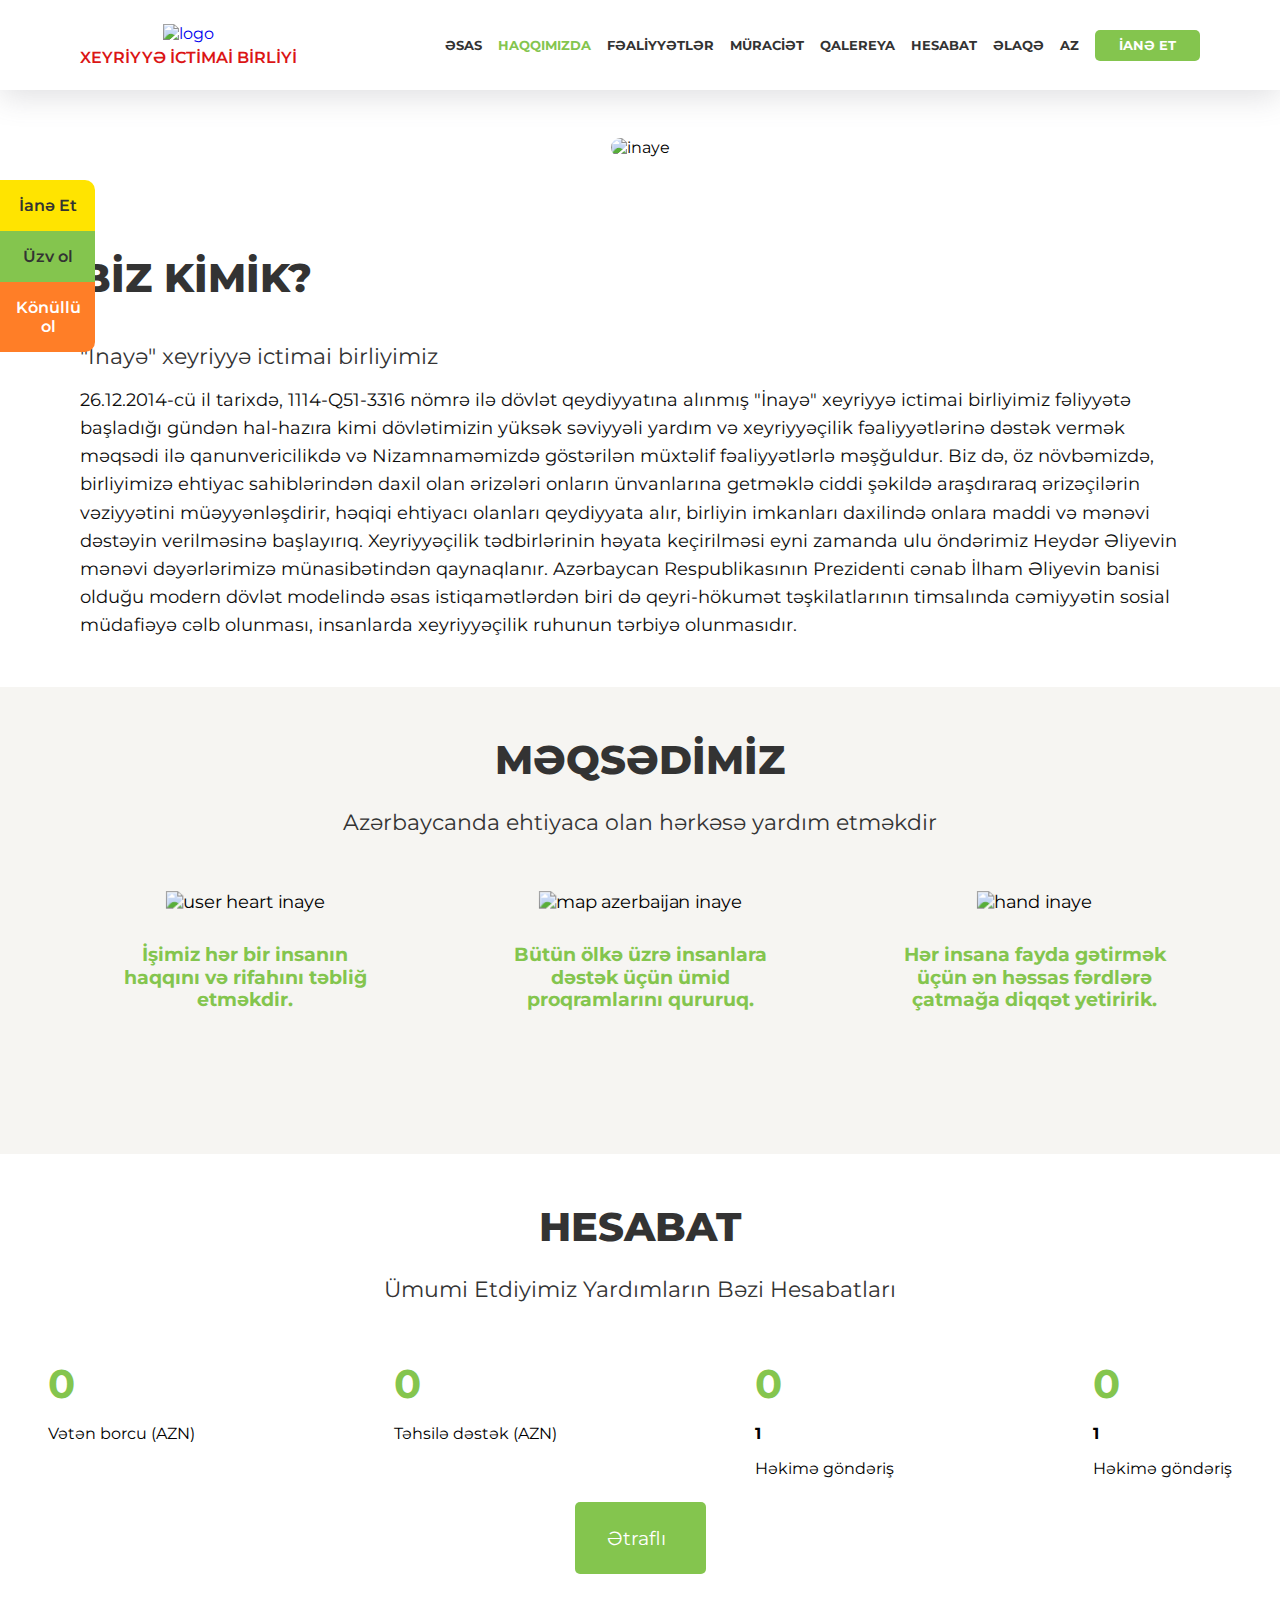
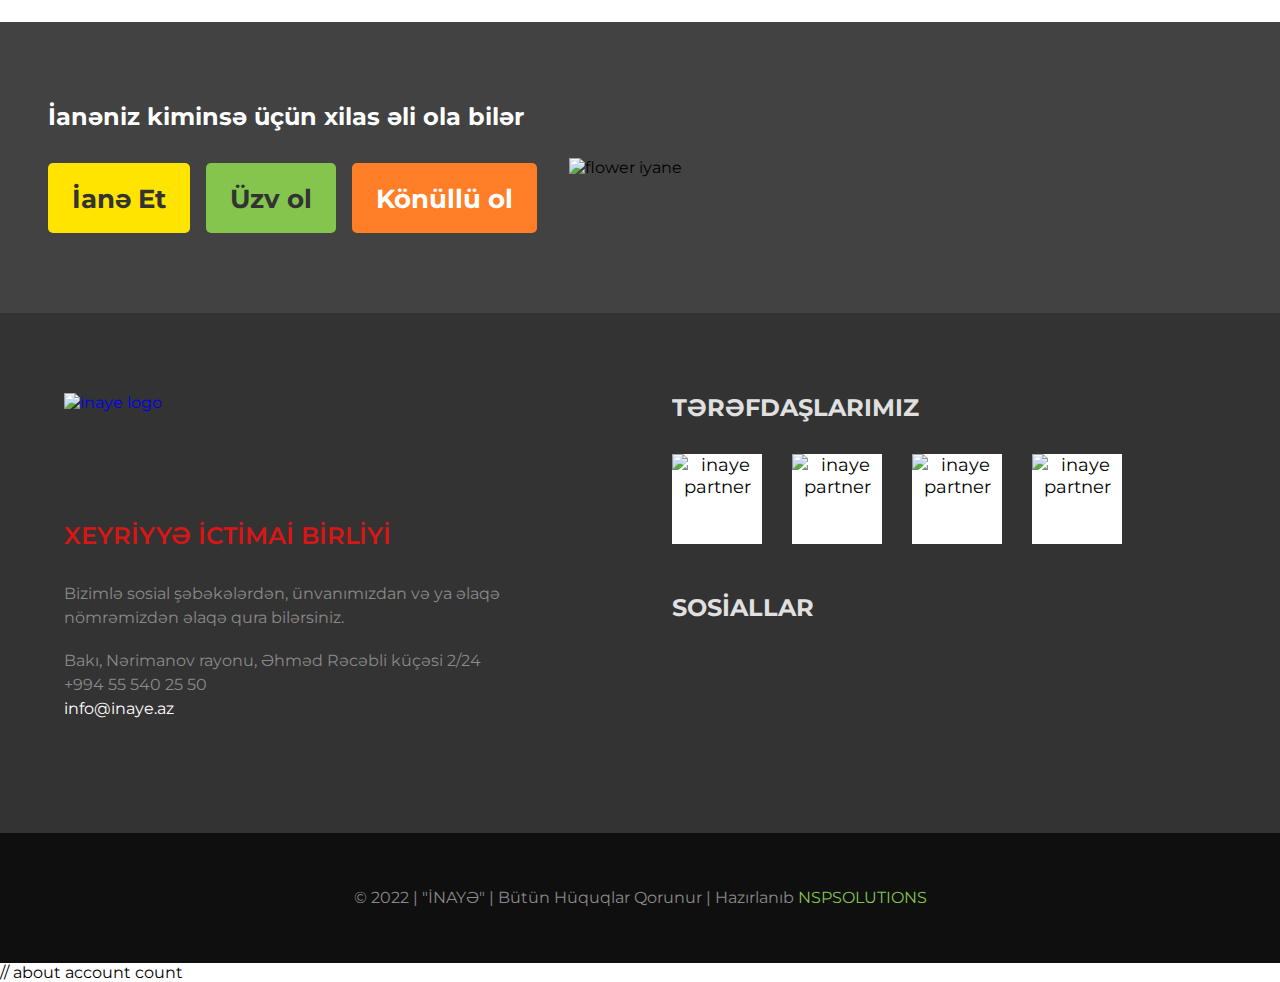
==== pages/about.html @ d9616c4d "photos page added" ====
<!DOCTYPE html>
<html lang="az">
  <head>
    <meta charset="UTF-8" />
    <meta http-equiv="X-UA-Compatible" content="IE=edge" />
    <meta name="viewport" content="width=device-width, initial-scale=1.0" />
    <link rel="stylesheet" href="../css/style.css" />
    <link
      rel="shortcut icon"
      href="https://inaye.az/images/inaye_logo.svg"
      type="image/x-icon"
    />
    <!-- google fonts  -->
    <link rel="preconnect" href="https://fonts.googleapis.com" />
    <link rel="preconnect" href="https://fonts.gstatic.com" crossorigin />
    <link
      href="https://fonts.googleapis.com/css2?family=Montserrat:wght@400;500;600;700;800&display=swap"
      rel="stylesheet"
    />
    <!-- swiper  -->
    <link
      rel="stylesheet"
      href="https://cdn.jsdelivr.net/npm/swiper@8/swiper-bundle.min.css"
    />
    <script src="https://cdn.jsdelivr.net/npm/swiper@8/swiper-bundle.min.js"></script>
    <title>"İnayə" | Haqqımızda</title>
  </head>
  <body>
    <header>
      <!-- haeder hamburger -->
      <button class="header__hamburger">
        <ion-icon name="menu"></ion-icon>
      </button>
      <!-- header logo -->
      <a href="../index.html" class="header__logo">
        <img src="https://inaye.az/images/inaye_logo.svg" alt="logo" />
        <span>Xeyriyyə ictimai birliyi</span>
      </a>
      <!-- header menu  -->
      <ul class="header__menu">
        <li>
          <a href="../index.html">Əsas</a>
        </li>
        <li class="active">
          <a href="../pages/about.html">Haqqımızda</a>
        </li>
        <li class="dropdown">
          <a href="#" class="dropbtn"
            >Fəaliyyətlər <ion-icon name="chevron-down"></ion-icon
          ></a>
          <div class="dropdown-content">
            <a href="../pages/activities.html">Fəaliyyətlərimiz</a>
            <a href="../pages/activities.html">Aksiyalar</a>
            <a href="../pages/activities.html">Layihələr</a>
          </div>
        </li>
        <li class="dropdown">
          <a href="#" class="dropbtn"
            >Müraciət <ion-icon name="chevron-down"></ion-icon
          ></a>
          <div class="dropdown-content">
            <a href="./subscribe.html">Üzv Ol</a>
            <a href="../pages/subscribe.html">Könüllü Ol</a>
            <a href="../pages/volunteer.html">Ehtiyacım Var</a>
          </div>
        </li>
        <li class="dropdown">
          <a href="#" class="dropbtn"
            >Qalereya <ion-icon name="chevron-down"></ion-icon
          ></a>
          <div class="dropdown-content">
            <a href="../pages/photos.html">Fotolar</a>
            <a href="../pages/videos.html">Videolar</a>
          </div>
        </li>
        <li>
          <a href="../pages/calculations.html">Hesabat</a>
        </li>
        <li>
          <a href="../pages/contact.html">Əlaqə</a>
        </li>
        <li class="dropdown">
          <a href="#" class="dropbtn"
            >AZ <ion-icon name="chevron-down"></ion-icon
          ></a>
          <div class="dropdown-content dropdown-lang">
            <a href="#">AZ</a>
            <a href="#">RU</a>
            <a href="#">EN</a>
          </div>
        </li>
        <li class="header__donate">
          <a
            href="https://hesab.az/unregistered/#/direct-pay/charity/inaye/parameters"
            >İanə et</a
          >
        </li>
      </ul>
    </header>

    <!-- mobile nav menu -->
    <section class="mobilenav">
      <ul class="mobilenav-menu">
        <li>
          <a href="../index.html">Əsas</a>
        </li>
        <li>
          <a href="../pages/contact.html">Haqqımızda</a>
        </li>
        <li>
          <a href="#" class="accordion"
            >Fəaliyyətlər <ion-icon name="chevron-down"></ion-icon
          ></a>
          <div class="accordion-content">
            <a href="../pages/activities.html">Fəaliyyətlərimiz</a>
            <a href="../pages/activities.html">Aksiyalar</a>
            <a href="../pages/activities.html">Layihələr</a>
          </div>
        </li>
        <li>
          <a href="#" class="accordion"
            >Müraciət <ion-icon name="chevron-down"></ion-icon
          ></a>
          <div class="accordion-content">
            <a href="./subscribe.html">Üzv Ol</a>
            <a href="../pages/subscribe.html">Könüllü Ol</a>
            <a href="../pages/volunteer.html">Ehtiyacım Var</a>
          </div>
        </li>
        <li>
          <a href="#" class="accordion"
            >Qalereya <ion-icon name="chevron-down"></ion-icon
          ></a>
          <div class="accordion-content">
            <a href="../pages/photos.html">Fotolar</a>
            <a href="../pages/videos.html">Videolar</a>
          </div>
        </li>
        <li>
          <a href="../pages/calculations.html">Hesabat</a>
        </li>
        <li>
          <a href="../pages/contact.html">Əlaqə</a>
        </li>
        <li>
          <a href="#" class="accordion"
            >AZ <ion-icon name="chevron-down"></ion-icon
          ></a>
          <div class="accordion-content">
            <a href="#">AZ</a>
            <a href="#">RU</a>
            <a href="#">EN</a>
          </div>
        </li>
        <li class="header__donate">
          <a
            href="https://hesab.az/unregistered/#/direct-pay/charity/inaye/parameters"
            >İanə et</a
          >
        </li>
      </ul>
      <button class="mobilenavclose">
        <ion-icon name="close"></ion-icon>
      </button>
    </section>

    <div class="stickybar">
      <a
        href="https://hesab.az/unregistered/#/direct-pay/charity/inaye/parameters"
        class="donate"
      >
        <ion-icon name="star"></ion-icon>
        İanə Et
      </a>
      <a href="../pages/subscribe.html" class="register">
        <ion-icon name="person"></ion-icon>
        Üzv ol
      </a>
      <a href="../pages/volunteer.html" class="voluntary">
        <ion-icon name="person-add"></ion-icon>
        Könüllü ol
      </a>
    </div>

    <section class="about__hero">
      <img src="https://inaye.az/uploads/607834c30aa74.jpg" alt="inaye" />
    </section>

    <section class="about__infotext">
      <h2>BİZ KİMİK?</h2>
      <h4>"İnayə" xeyriyyə ictimai birliyimiz</h4>
      <p>
        26.12.2014-cü il tarixdə, 1114-Q51-3316 nömrə ilə dövlət qeydiyyatına
        alınmış "İnayə" xeyriyyə ictimai birliyimiz fəliyyətə başladığı gündən
        hal-hazıra kimi dövlətimizin yüksək səviyyəli yardım və xeyriyyəçilik
        fəaliyyətlərinə dəstək vermək məqsədi ilə qanunvericilikdə və
        Nizamnaməmizdə göstərilən müxtəlif fəaliyyətlərlə məşğuldur. Biz də, öz
        növbəmizdə, birliyimizə ehtiyac sahiblərindən daxil olan ərizələri
        onların ünvanlarına getməklə ciddi şəkildə araşdıraraq ərizəçilərin
        vəziyyətini müəyyənləşdirir, həqiqi ehtiyacı olanları qeydiyyata alır,
        birliyin imkanları daxilində onlara maddi və mənəvi dəstəyin verilməsinə
        başlayırıq. Xeyriyyəçilik tədbirlərinin həyata keçirilməsi eyni zamanda
        ulu öndərimiz Heydər Əliyevin mənəvi dəyərlərimizə münasibətindən
        qaynaqlanır. Azərbaycan Respublikasının Prezidenti cənab İlham Əliyevin
        banisi olduğu modern dövlət modelində əsas istiqamətlərdən biri də
        qeyri-hökumət təşkilatlarının timsalında cəmiyyətin sosial müdafiəyə
        cəlb olunması, insanlarda xeyriyyəçilik ruhunun tərbiyə olunmasıdır.
      </p>
    </section>

    <section class="about__services">
      <h2>MƏQSƏDİMİZ</h2>
      <h4>Azərbaycanda ehtiyaca olan hərkəsə yardım etməkdir</h4>
      <div class="grid">
        <div class="about__services-srv">
          <img
            src="https://inaye.az/images/nsp_mission_1.png"
            alt="user heart inaye"
          />
          <p>İşimiz hər bir insanın haqqını və rifahını təbliğ etməkdir.</p>
        </div>
        <div class="about__services-srv">
          <img
            src="https://inaye.az/images/nsp_aze.png"
            alt="map azerbaijan inaye"
          />
          <p>
            Bütün ölkə üzrə insanlara dəstək üçün ümid proqramlarını qururuq.
          </p>
        </div>
        <div class="about__services-srv">
          <img
            src="https://inaye.az/images/nsp_mission_3.png"
            alt="hand inaye"
          />
          <p>
            Hər insana fayda gətirmək üçün ən həssas fərdlərə çatmağa diqqət
            yetiririk.
          </p>
        </div>
      </div>
    </section>

    <section class="about__account">
      <h2>HESABAT</h2>
      <h4>Ümumi Etdiyimiz Yardımların Bəzi Hesabatları</h4>
      <div class="grid">
        <div class="grid-item">
          <div class="count" data-stop="9668" data-speed="300">0</div>
          <p>Vətən borcu (AZN)</p>
        </div>
        <div class="grid-item">
          <div class="count" data-stop="2219" data-speed="100">0</div>
          <p>Təhsilə dəstək (AZN)</p>
        </div>
        <div class="grid-item">
          <div class="count" data-stop="117" data-speed="1">0</div>
          <b>1</b>
          <p>Həkimə göndəriş</p>
        </div>
        <div class="grid-item">
          <div class="count" data-stop="117" data-speed="1">0</div>
          <b>1</b>
          <p>Həkimə göndəriş</p>
        </div>
      </div>
      <a href="./calculations.html"
        >Ətraflı <ion-icon name="arrow-forward-circle"></ion-icon
      ></a>
    </section>

    <section class="home__calltoaction">
      <div class="grid">
        <div class="grid-left">
          <h2>İanəniz kiminsə üçün xilas əli ola bilər</h2>
          <div class="links">
            <a
              href="https://hesab.az/unregistered/#/direct-pay/charity/inaye/parameters"
              class="donate"
              >İanə Et</a
            >
            <a href="./pages/subscribe.html" class="register">Üzv ol</a>
            <a href="./pages/volunteer.html" class="voluntary">Könüllü ol</a>
          </div>
        </div>
        <img src="https://inaye.az/images/call_bg.png" alt="flower iyane" />
      </div>
    </section>

    <!-- scroll to top button  -->
    <button class="scrollTopBtn">
      <ion-icon name="chevron-up"></ion-icon>
    </button>

    <footer>
      <div class="footer__left">
        <a href="./index.html" class="footer__logo">
          <img
            src="https://inaye.az/images/inaye_logo_white.svg"
            alt="inaye logo"
          />
          <span>XEYRİYYƏ İCTİMAİ BİRLİYİ</span>
        </a>
        <div class="footer__contact">
          <p>
            Bizimlə sosial şəbəkələrdən, ünvanımızdan və ya əlaqə nömrəmizdən
            əlaqə qura bilərsiniz.
          </p>
          <br />
          <p>
            Bakı, Nərimanov rayonu, Əhməd Rəcəbli küçəsi 2/24
            <br />
            +994 55 540 25 50
            <br />
            <a href="mailto: info@inaye.az">info@inaye.az</a>
          </p>
        </div>
      </div>
      <div class="footer__right">
        <aside class="swiper footer-swiper">
          <h3>TƏRƏFDAŞLARIMIZ</h3>
          <div class="swiper-wrapper">
            <div class="swiper-slide">
              <img
                src="https://inaye.az/uploads/61725f541336a.png"
                alt="inaye partner"
              />
            </div>
            <div class="swiper-slide">
              <img
                src="https://inaye.az/uploads/6077f6771937a.jpg"
                alt="inaye partner"
              />
            </div>
            <div class="swiper-slide">
              <img
                src="https://inaye.az/uploads/6077f6ebc2edf.jpg"
                alt="inaye partner"
              />
            </div>
            <div class="swiper-slide">
              <img
                src="https://inaye.az/uploads/6077f582b68ae.jpg"
                alt="inaye partner"
              />
            </div>
            <div class="swiper-slide">
              <img
                src="https://inaye.az/uploads/6077f6c528e3c.jpg"
                alt="inaye partner"
              />
            </div>
          </div>
        </aside>
        <aside>
          <h3>SOSİALLAR</h3>
          <ul>
            <li>
              <a href="https://facebook.com/inaye.az/">
                <ion-icon name="logo-facebook"></ion-icon>
              </a>
            </li>
            <li>
              <a
                href="https://www.youtube.com/channel/UCOvmOkg78H_1LX6EXp5egCg"
              >
                <ion-icon name="logo-youtube"></ion-icon>
              </a>
            </li>
            <li>
              <a
                href="https://www.linkedin.com/in/inaye-xeyriyye-ictimai-birliyi-374a3b206/?originalSubdomain=az"
              >
                <ion-icon name="logo-linkedin"></ion-icon>
              </a>
            </li>
            <li>
              <a href="https://www.instagram.com/inayexeyriyye/">
                <ion-icon name="logo-instagram"></ion-icon>
              </a>
            </li>
          </ul>
        </aside>
      </div>
    </footer>

    <section class="copyright-section">
      <p>
        © 2022 | "İNAYƏ" | Bütün Hüquqlar Qorunur | Hazırlanıb
        <a href="https://nspsolutions.net/">NSPSOLUTIONS</a>
      </p>
    </section>

    <!-- ionicons  -->
    <script
      type="module"
      src="https://unpkg.com/ionicons@5.5.2/dist/ionicons/ionicons.esm.js"
    ></script>
    <script
      nomodule
      src="https://unpkg.com/ionicons@5.5.2/dist/ionicons/ionicons.js"
    ></script>
    <!-- swiper  -->
    <script src="https://cdn.jsdelivr.net/npm/swiper/swiper-bundle.min.js"></script>
    // about account count
    <script>
      const aboutAccount = document.querySelector(".about__account .grid");
      const rect = aboutAccount.getBoundingClientRect();
      let accountFirstTime = false;

      const isInViewport = () =>
        rect.top >= 0 &&
        rect.left >= 0 &&
        rect.bottom <=
          (window.innerHeight || document.documentElement.clientHeight) &&
        rect.right <=
          (window.innerWidth || document.documentElement.clientWidth);

      window.addEventListener("scroll", () => {
        if (isInViewport && !accountFirstTime) {
          aboutAccount.querySelectorAll(".count").forEach((count) => {
            let stop = parseInt(count.dataset.stop);
            let num = 0;
            let speed = parseInt(count.dataset.speed);
            setTimeout(() => {
              setInterval(() => {
                if (num <= stop) {
                  num += Math.ceil(Math.random() * 10 + speed);
                  if (num > stop) {
                    count.innerText = stop;
                  } else {
                    count.innerText = num;
                  }
                }
              }, 100);
            }, 2000);
          });
          accountFirstTime = true;
        }
      });
    </script>
    <script src="../main.js"></script>
  </body>
</html>
---- css/style.css ----
@import "animations.css";
*,
*::after,
*::before {
  box-sizing: border-box;
  margin: 0;
  padding: 0;
  list-style-type: none;
  transition: 0.5s;
}

html,
body {
  position: relative;
  height: 100%;
  scroll-behavior: smooth;
}

body {
  font-family: "Montserrat", sans-serif;
  overflow-x: hidden;
}

a {
  text-decoration: none;
}

.titleBg {
  color: #fff;
  background-color: rgba(13, 13, 13, 0.4666666667);
  border-radius: 5px;
  display: inline;
}

.dropdown {
  position: relative;
  display: inline-block;
}

.dropdown-content {
  display: none;
  position: absolute;
  top: 100%;
  left: -35%;
  background-color: #84c54e;
  padding: 1rem 1.5rem;
  min-width: 160px;
  box-shadow: 0px 8px 16px 0px rgba(0, 0, 0, 0.2);
  z-index: 1;
}
.dropdown-content::after {
  content: ""; /* Required to display content */
  position: absolute; /* Sets the position absolute to the top div */
  top: 0;
  left: 50%; /* position the little arrow */
  transform: translateX(-50%);
  margin-left: -15px;
  margin-top: -15px; /* Set margin equal to border px */
  width: 0;
  z-index: 1;
  height: 0;
  border-bottom: solid 15px #84c54e; /* Creates the arrow pointing up, to change to a notch instead user border-top */
  border-left: solid 15px transparent; /* Creates triangle effect */
  border-right: solid 15px transparent; /* Creates triangle effect */
}
.dropdown-content a {
  color: white !important;
  transition: 0.3s;
}
.dropdown-content a:hover {
  color: #333333 !important;
}

.dropdown-lang::after {
  left: 25%;
}

.dropdown:hover .dropdown-content {
  display: flex;
  flex-direction: column;
  gap: 0.8rem;
}

header {
  display: flex;
  justify-content: space-between;
  align-items: center;
  height: 90px;
  padding-inline: 5rem;
  position: relative;
  z-index: 2;
  background-color: white;
  box-shadow: rgba(100, 100, 111, 0.2) 0px 7px 29px 0px;
}
@media (max-width: 1200px) {
  header {
    padding-inline: 4rem;
  }
}

.header__hamburger {
  display: none;
  background-color: transparent;
  font-size: 2rem;
  border: 0;
  cursor: pointer;
}
.header__hamburger:hover {
  color: #84c54e;
}
@media (max-width: 1024px) {
  .header__hamburger {
    display: block;
  }
}
.header__logo {
  display: flex;
  flex-direction: column;
  align-items: center;
  text-align: center;
  gap: 5px;
}
.header__logo img {
  max-height: 50px;
}
.header__logo span {
  color: #db1515;
  text-transform: uppercase;
  font-weight: 600;
}
@media (max-width: 1024px) {
  .header__logo {
    flex: 1;
  }
}
@media (max-width: 500px) {
  .header__logo {
    flex: 0;
    font-size: 0.5rem;
  }
}

.header__menu {
  display: flex;
  align-items: center;
  gap: 1rem;
  height: 100%;
}
.header__menu li {
  height: 100%;
  display: flex;
  align-items: center;
}
.header__menu li.dropdown:nth-last-of-type() .dropdown-content::after {
  left: 0%;
}
.header__menu li.active a {
  color: #84c54e;
}
.header__menu li:hover a {
  color: #84c54e;
}
.header__menu li a {
  color: #333333;
  display: flex;
  align-items: center;
  font-weight: 700;
  text-transform: uppercase;
  font-size: 0.8rem;
}
.header__menu .header__donate {
  background-color: #84c54e;
  padding: 0.5rem 1.5rem;
  border-radius: 5px;
  cursor: pointer;
  height: auto;
  text-align: center;
}
.header__menu .header__donate a {
  color: white;
}
.header__menu .header__donate:hover {
  background-color: #ff7e27;
}
.header__menu .header__donate:hover a {
  color: white;
}
@media (max-width: 1024px) {
  .header__menu {
    display: none;
  }
}

.mobilenav {
  position: fixed;
  top: 0;
  left: 0;
  width: 100%;
  height: 100%;
  background-color: #84c54e;
  color: white;
  z-index: 5;
  display: none;
  justify-content: center;
  align-items: center;
  padding: 2rem 3rem;
  -webkit-animation: mobilenav 0.6s linear;
          animation: mobilenav 0.6s linear;
  overflow-y: scroll;
}
.mobilenav.active {
  display: block;
}
.mobilenav .mobilenav-menu {
  display: flex;
  flex-direction: column;
  gap: 1rem;
  -webkit-animation: mobilenavitems 1s linear;
          animation: mobilenavitems 1s linear;
}
.mobilenav .mobilenav-menu li a {
  color: white;
  display: flex;
  gap: 1rem;
  font-size: 1.8rem;
}
.mobilenav .mobilenav-menu .accordion-content {
  display: none;
  flex-direction: column;
  gap: 0.6rem;
  margin-top: 1rem;
  margin-left: 1.5rem;
  -webkit-animation: accordion 0.2s linear;
          animation: accordion 0.2s linear;
}
.mobilenav .mobilenav-menu .accordion-content.active {
  display: flex;
}
.mobilenav .mobilenavclose {
  position: absolute;
  right: 1rem;
  top: 1rem;
  color: #333333;
  background-color: transparent;
  font-size: 2rem;
  border: 0;
}

.stickybar {
  position: fixed;
  top: 20%;
  left: 0;
  width: 95px;
  z-index: 3;
  display: flex;
  flex-direction: column;
}
@media (max-width: 800px) {
  .stickybar {
    display: none;
  }
}
.stickybar a {
  display: grid;
  place-items: center;
  padding: 1rem;
  transition: 0.2s all;
  font-weight: 600;
  text-align: center;
}
.stickybar a ion-icon {
  transition: 0.2s all;
}
.stickybar a:hover {
  background-color: #ff7e27;
  color: white;
}
.stickybar .donate {
  background-color: #ffe400;
  color: #333333;
  border-top-right-radius: 10px;
}
.stickybar .register {
  background-color: #84c54e;
  color: #333333;
}
.stickybar .voluntary {
  background-color: #ff7e27;
  color: white;
  border-bottom-right-radius: 10px;
}
.stickybar .voluntary:hover {
  background-color: #84c54e;
}

.home__hero {
  height: auto !important;
}
.home__hero img {
  -o-object-fit: contain;
     object-fit: contain;
}
.home__hero .swiper-button-next,
.home__hero .swiper-button-prev {
  background: rgba(0, 0, 0, 0.5);
  width: 50px;
  height: 50px;
  color: white;
}
@media (max-width: 600px) {
  .home__hero .swiper-button-next,
.home__hero .swiper-button-prev {
    width: 30px;
    height: 30px;
  }
}
.home__hero .swiper-button-next:hover,
.home__hero .swiper-button-prev:hover {
  background-color: #0d0d0d;
}
.home__hero .swiper-button-next::after,
.home__hero .swiper-button-prev::after {
  font-size: 1.5rem;
}
@media (max-width: 600px) {
  .home__hero .swiper-button-next::after,
.home__hero .swiper-button-prev::after {
    font-size: 1rem;
  }
}

.home__services {
  display: flex;
  justify-content: space-between;
  padding: 3rem 4rem;
  gap: 3rem;
}
.home__services .home__services-srv {
  display: flex;
  gap: 0.5rem;
  align-items: center;
  flex: 1;
}
.home__services img {
  max-width: 70px;
  -o-object-fit: contain;
     object-fit: contain;
}
.home__services p {
  color: #84c54e;
  font-weight: 500;
}
@media (max-width: 1024px) {
  .home__services {
    padding-inline: 3rem;
  }
}
@media (max-width: 768px) {
  .home__services {
    flex-direction: column;
    padding-inline: 2rem;
  }
}

.activity-slider {
  display: flex;
  justify-content: center;
  flex-direction: column;
  background-image: url("https://inaye.az/images/bg-5.jpg");
  padding: 3rem;
  padding-bottom: 1rem;
}
.activity-slider h2 {
  padding-top: 50px;
  margin: 0 0 0.46em;
  text-align: center;
  letter-spacing: -0.025em;
  margin-bottom: 0;
  text-transform: uppercase;
  font-size: 3rem;
}
@media (max-width: 768px) {
  .activity-slider h2 {
    font-size: 1.5rem;
  }
}
.activity-slider h2 a {
  color: #333333;
}
.activity-slider h2 a:hover {
  color: #ff7e27;
}
.activity-slider h3 {
  margin: 0;
  text-align: center;
  font-size: 1em;
  color: #0d0d0d;
  padding-bottom: 20px;
  text-transform: capitalize;
  font-weight: 400;
}
.activity-slider .swiper-button-next,
.activity-slider .swiper-button-prev {
  width: 35px;
  height: 35px;
  border-radius: 6px;
  background-color: white;
  color: rgba(138, 138, 138, 0.5019607843);
  transition: 0.3s all;
  place-items: center;
  display: grid;
  opacity: 0;
}
.activity-slider .swiper-button-next:hover,
.activity-slider .swiper-button-prev:hover {
  background-color: #84c54e;
  color: white;
}
.activity-slider .swiper-button-next::after,
.activity-slider .swiper-button-prev::after {
  font-size: 1rem;
}
.activity-slider .home__activities-swiper {
  transition: 0.4s;
}
.activity-slider .home__activities-swiper:hover .swiper-button-next,
.activity-slider .home__activities-swiper:hover .swiper-button-prev {
  opacity: 1;
  transform: translateX(0%);
}
.activity-slider .swiper-button-next {
  transform: translateX(100%);
}
.activity-slider .swiper-button-prev {
  transform: translateX(-100%);
}
.activity-slider .swiper-slide {
  background-color: transparent;
}
.activity-slider .swiper-slide a {
  display: flex;
  flex-direction: column;
  align-items: flex-start;
  text-align: left;
  padding-bottom: 2rem;
  border-bottom: 1px solid #84c54e;
}
.activity-slider .swiper-slide a p {
  color: #84c54e;
}
.activity-slider .swiper-slide a p:hover {
  color: #ff7e27;
}
.activity-slider .swiper-slide a h4 {
  color: #333;
  margin-top: 0.5rem;
}
.activity-slider .swiper-slide a h4:hover {
  color: #ff7e27;
}

.home__donate {
  background-image: url("https://inaye.az/uploads/606f716d1ae73.jpg");
  background-position: center;
  background-repeat: no-repeat;
  background-size: cover;
  height: 670px;
  display: flex;
  padding: 3rem;
}
@media (max-width: 600px) {
  .home__donate {
    padding: 3rem 2rem;
  }
}
.home__donate div {
  display: flex;
  flex-direction: column;
  gap: 0.5rem;
  align-items: flex-start;
  justify-content: center;
  width: 50%;
}
@media (max-width: 768px) {
  .home__donate div {
    width: 75%;
  }
}
.home__donate h2 {
  padding: 0.5rem;
  font-size: 3.5rem;
  font-weight: 800;
}
@media (max-width: 768px) {
  .home__donate h2 {
    font-size: 2rem;
  }
}
@media (max-width: 400px) {
  .home__donate h2 {
    font-size: 1.5rem;
  }
}
.home__donate p {
  padding: 0.5rem;
}
.home__donate a {
  border-radius: 5px;
  background-color: #ffe400;
  padding: 1rem 1.5rem;
  color: #333333;
  display: flex;
  align-items: center;
  font-weight: 600;
  font-size: 1.8rem;
  gap: 0.5rem;
  transition: all 0.4s;
  margin-top: 2rem;
}
.home__donate a ion-icon {
  transition: all 0.1s;
}
.home__donate a:hover {
  background-color: #ff7e27;
  color: white;
}

.home__calltoaction {
  background-color: #424242;
  padding: 5rem 3rem;
}
@media (max-width: 700px) {
  .home__calltoaction {
    padding: 3rem 1rem;
  }
}
.home__calltoaction .grid {
  width: 75%;
  display: flex;
  gap: 2rem;
  align-items: center;
}
@media (max-width: 900px) {
  .home__calltoaction .grid {
    width: 100%;
  }
}
@media (max-width: 600px) {
  .home__calltoaction .grid {
    flex-direction: column;
  }
}
.home__calltoaction .grid .grid-left {
  display: flex;
  flex-direction: column;
  gap: 2rem;
}
.home__calltoaction .grid h2 {
  color: white;
}
.home__calltoaction .grid .links {
  display: flex;
  gap: 1rem;
}
@media (max-width: 600px) {
  .home__calltoaction .grid .links {
    flex-direction: column;
    align-items: center;
  }
}
.home__calltoaction .grid .links a {
  border-radius: 5px;
  padding: 1.2rem 1.5rem;
  transition: 0.1s;
  font-size: 1.6rem;
  font-weight: 700;
}
@media (max-width: 600px) {
  .home__calltoaction .grid .links a {
    font-size: 1.2rem;
    padding: 1rem;
  }
}
.home__calltoaction .grid .links a:hover {
  background-color: #ff7e27;
  color: white;
}
.home__calltoaction .grid .links .donate {
  background-color: #ffe400;
  color: #333333;
}
.home__calltoaction .grid .links .register {
  background-color: #84c54e;
  color: #333333;
}
.home__calltoaction .grid .links .voluntary {
  background-color: #ff7e27;
  color: white;
}
.home__calltoaction .grid .links .voluntary:hover {
  background-color: #84c54e;
}
footer {
  background-color: #333333;
  padding: 5rem 4rem 7rem;
  display: grid;
  grid-template-columns: 1fr 1fr;
  gap: 4rem;
}
@media (max-width: 768px) {
  footer {
    grid-template-columns: 1fr;
    gap: 2rem;
    padding: 5rem 3rem;
  }
}
footer .footer__left {
  display: flex;
  flex-direction: column;
  align-items: flex-start;
  gap: 2rem;
}
footer .footer__left .footer__contact p {
  color: #8a8a8a;
  line-height: 1.5;
}
footer .footer__left .footer__contact p a {
  color: white;
}
footer .footer__left .footer__logo {
  display: flex;
  flex-direction: column;
  gap: 0.5rem;
}
footer .footer__left .footer__logo img {
  height: 120px;
}
footer .footer__left .footer__logo span {
  font-size: 1.5rem;
  font-weight: 600;
  color: #db1515;
  text-align: center;
}
footer .footer__right {
  display: flex;
  flex-direction: column;
}
footer .footer__right aside h3 {
  color: #e0e0e0;
  margin-bottom: 2rem;
  font-size: 1.5em;
}
footer .footer__right aside a {
  color: #8a8a8a;
  font-size: 2rem;
  transition: 0.1s;
}
footer .footer__right aside a:hover {
  color: #84c54e;
}
footer .footer__right aside ul {
  display: flex;
  gap: 1rem;
}
footer .footer__right .footer-swiper {
  width: 450px;
  margin: 0;
  height: 200px;
}
@media (max-width: 500px) {
  footer .footer__right .footer-swiper {
    width: 250px;
  }
}
footer .footer__right .footer-swiper .swiper-slide {
  width: 90px;
  height: 90px;
}
footer .footer__right .footer-swiper .swiper-slide img {
  -o-object-fit: cover;
     object-fit: cover;
}

.copyright-section {
  background-color: #0f0f0f;
  color: #8a8a8a;
  display: flex;
  justify-content: center;
  align-items: center;
  height: 130px;
  padding-inline: 2rem;
  text-align: center;
}
.copyright-section a {
  color: #84c54e;
}
.copyright-section a:hover {
  color: #ff7e27;
}

.about__hero {
  display: grid;
  place-items: center;
  padding: 3rem;
}
.about__hero img {
  border-radius: 10px;
  max-width: 60%;
  height: auto;
}

.about__infotext {
  padding: 3rem 5rem;
}
@media (max-width: 768px) {
  .about__infotext {
    padding: 3rem;
  }
}
.about__infotext h2 {
  color: #333333;
  font-weight: 800;
  margin-bottom: 2.5rem;
  font-size: 2.5rem;
}
.about__infotext h4 {
  font-weight: 400;
  font-size: 1.4rem;
  color: #333333;
  margin-bottom: 1rem;
}
.about__infotext p {
  color: #0d0d0d;
  font-size: 1.1rem;
  line-height: 1.6;
}

.about__services {
  padding: 3rem;
  padding-bottom: 9rem;
  background-color: #f6f5f2;
  text-align: center;
  display: flex;
  flex-direction: column;
  gap: 1.5rem;
}
.about__services h2 {
  color: #333333;
  font-weight: 800;
  font-size: 2.5rem;
}
.about__services h4 {
  font-weight: 400;
  font-size: 1.4rem;
  color: #333333;
  margin-bottom: 2rem;
}
.about__services .grid {
  justify-content: space-between;
  display: flex;
  flex-wrap: wrap;
  row-gap: 3rem;
}
.about__services .about__services-srv {
  display: flex;
  flex-direction: column;
  align-items: center;
  justify-content: center;
  flex: 1;
  gap: 2rem;
  min-width: 250px;
}
.about__services .about__services-srv img {
  scale: 1.1;
}
.about__services .about__services-srv p {
  color: #84c54e;
  line-height: 1.4rem;
  font-size: 1.2rem;
  font-weight: 700;
  text-align: center;
  max-width: 70%;
  transition: 0.4s;
}
.about__services .about__services-srv p:hover {
  color: #ff7e27;
}

.about__account {
  padding: 3rem;
  text-align: center;
  display: flex;
  flex-direction: column;
  gap: 1.5rem;
}
.about__account h2 {
  color: #333333;
  font-weight: 800;
  font-size: 2.5rem;
}
.about__account h4 {
  font-weight: 400;
  font-size: 1.4rem;
  color: #333333;
  margin-bottom: 2rem;
}
.about__account a {
  background-color: #84c54e;
  color: white;
  border-radius: 5px;
  align-self: center;
  padding: 1.5rem 2rem;
  font-size: 1.2rem;
  transition: 0.4s;
  display: flex;
  align-items: center;
  gap: 0.5rem;
}
.about__account a ion-icon {
  font-size: 1.8rem;
}
.about__account a:hover {
  background-color: #ff7e27;
}
.about__account .grid {
  display: flex;
  gap: 2rem;
  justify-content: space-between;
}
@media (max-width: 800px) {
  .about__account .grid {
    flex-direction: column;
  }
}
.about__account .grid .grid-item {
  display: flex;
  flex-direction: column;
  gap: 1rem;
  align-items: flex-start;
}
.about__account .grid .grid-item div {
  color: #84c54e;
  font-weight: 700;
  font-size: 2.5rem;
}

.activities__main {
  padding: 3rem 5rem;
}
.activities__main h1 {
  font-size: 3.5rem;
  color: #84c54e;
  margin-bottom: 3rem;
}
.activities__main .grid {
  display: grid;
  grid-template-columns: 1fr 1fr 1fr;
  gap: 1rem;
  justify-items: center;
}
@media (max-width: 768px) {
  .activities__main .grid {
    grid-template-columns: 1fr;
  }
}
.activities__main .grid .item {
  background-color: #f8f8f8;
  padding: 15px;
  border-radius: 13px;
  height: 100%;
  display: flex;
  flex-direction: column;
}
.activities__main .grid .item p {
  color: #8a8a8a;
  font-size: 0.9rem;
}
.activities__main .grid .item h3 {
  margin: 0;
  padding-top: 5px;
  padding-bottom: 8px;
  font-size: 1.4rem;
  color: #84c54e;
  line-height: normal;
  margin-bottom: 2rem;
}
.activities__main .grid .item img {
  max-width: 100%;
}
.activities__main .grid .item a {
  text-align: center;
  background-color: #ffd000;
  padding: 0.5rem 2.4rem;
  border-radius: 3px;
  transition: all 0.3s;
  cursor: pointer;
  font-size: 1.2rem;
  font-weight: 600;
  color: #333333;
  align-self: center;
  margin-top: 2rem;
}
.activities__main .grid .item a:hover {
  background-color: #84c54e;
  color: white;
}
.activities__main .pagination {
  display: flex;
  justify-content: center;
  gap: 0.2rem;
  margin-top: 1.5rem;
}
.activities__main .pagination button {
  width: 30px;
  height: 30px;
  border-radius: 5px;
  cursor: pointer;
  display: flex;
  justify-content: center;
  align-items: center;
  border: 0;
  background-color: #f6f5f2;
  color: #8a8a8a;
}
.activities__main .pagination button.nav {
  background-color: #333333;
  color: white;
  font-family: monospace;
}
.activities__main .pagination button.nav:hover {
  background-color: #ff7e27;
}
.activities__main .pagination button.active {
  background-color: #84c54e;
  color: white;
}

.scrollTopBtn {
  position: fixed;
  bottom: 5%;
  right: 2%;
  background-color: #84c54e;
  color: white;
  padding: 12px;
  cursor: pointer;
  border: 0;
  outline: 0;
  font-size: 1.2rem;
  display: none;
  z-index: 3;
}
.scrollTopBtn:hover {
  background-color: #ff7e27;
}

.swiper {
  width: 100%;
  height: 100%;
}

.swiper-slide {
  text-align: center;
  font-size: 18px;
  background: #fff;
  /* Center slide text vertically */
  display: flex;
  justify-content: center;
  align-items: center;
}

.swiper-slide img {
  display: block;
  width: 100%;
  height: 100%;
  -o-object-fit: cover;
     object-fit: cover;
}/*# sourceMappingURL=style.css.map */
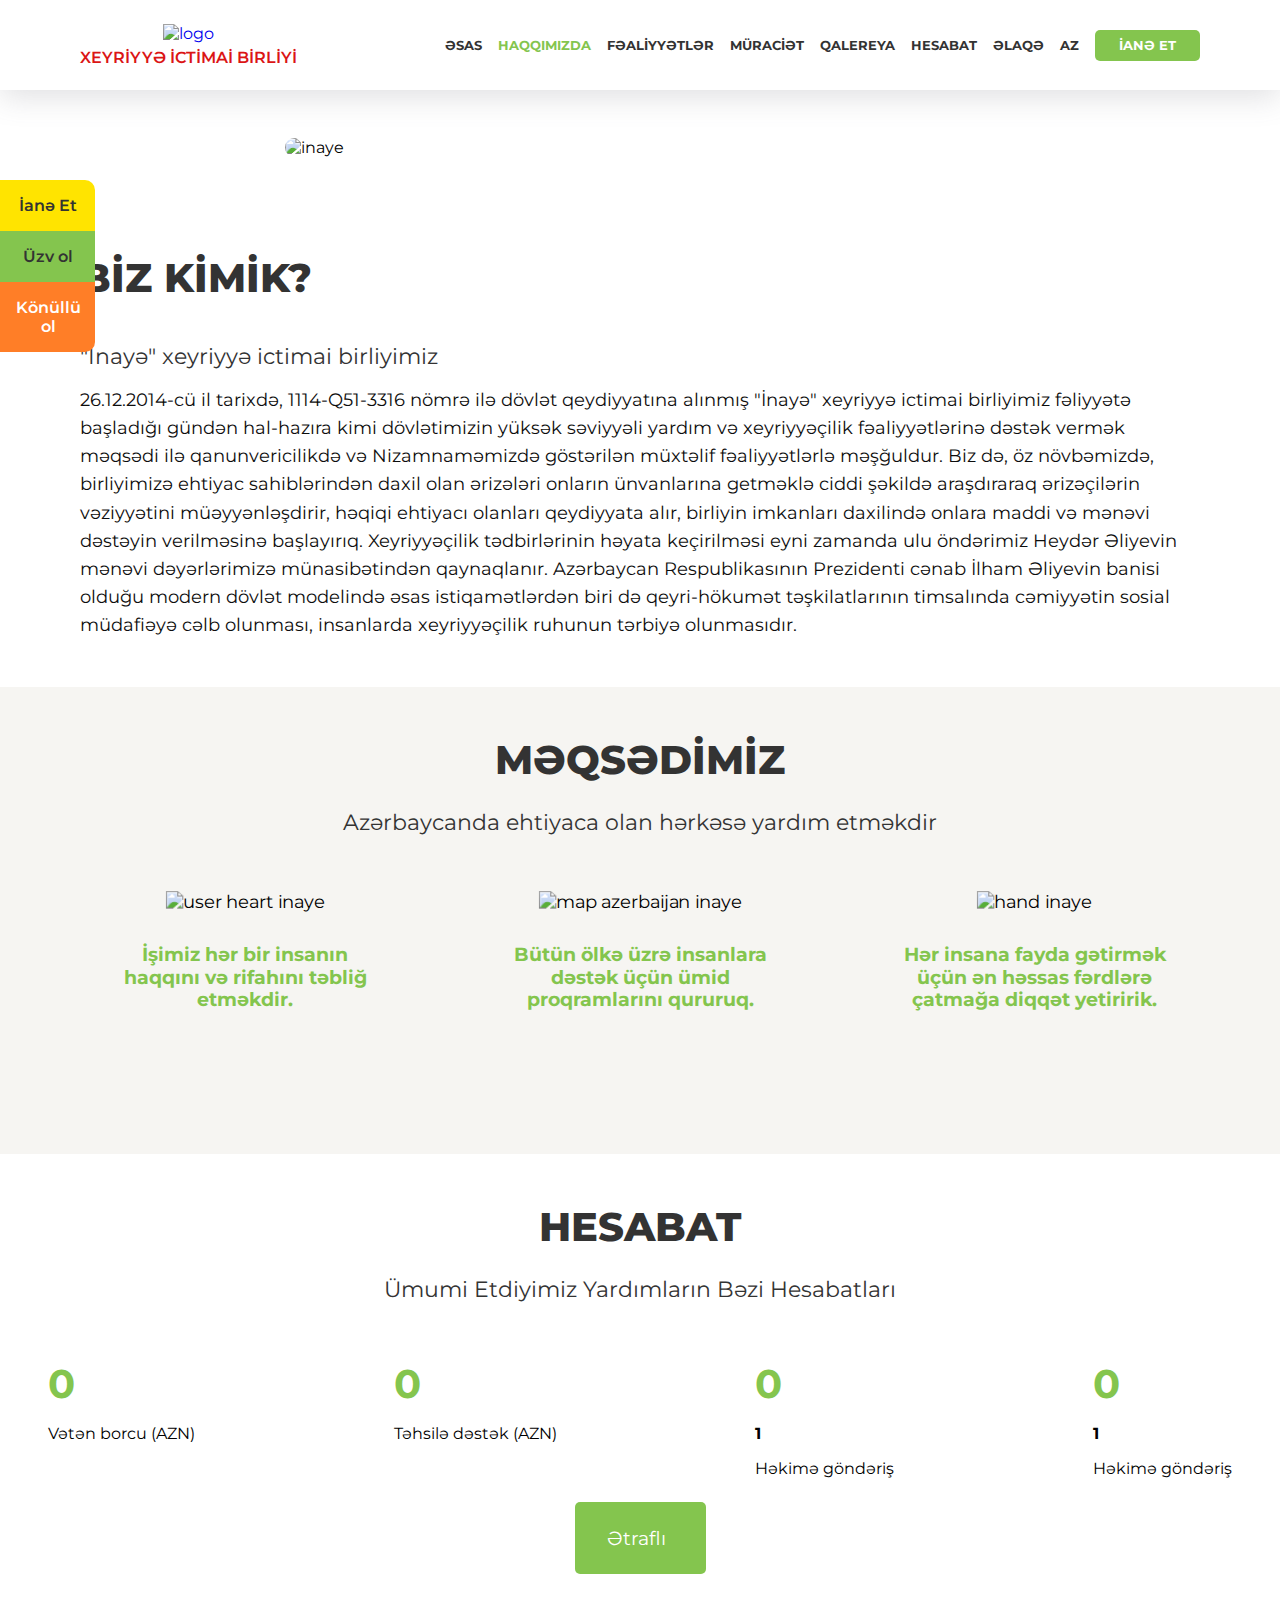
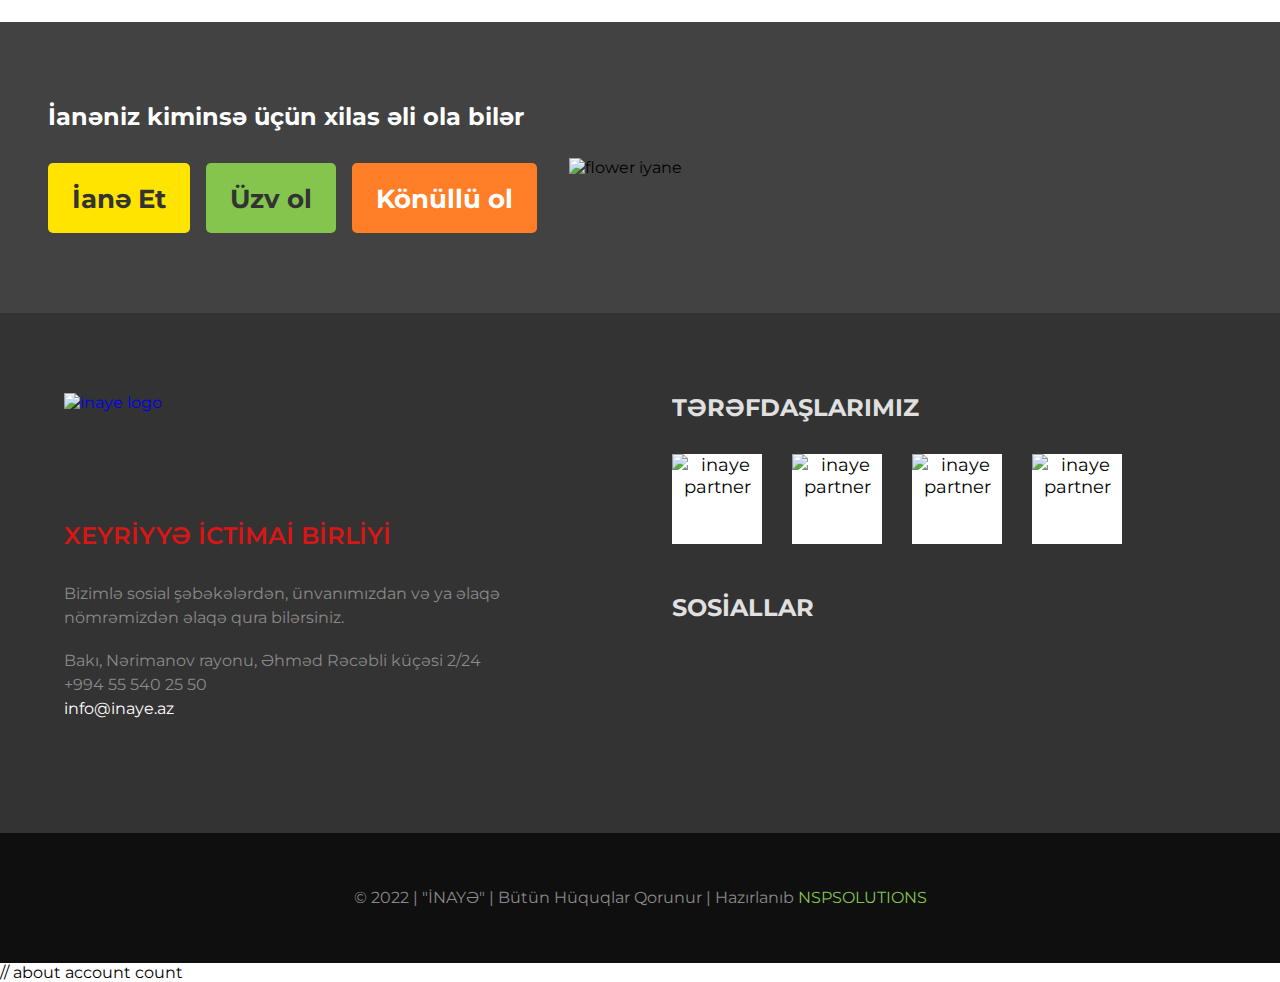
==== commit 6703a2ee: "photo page" ====
--- a/pages/about.html
+++ b/pages/about.html
@@ -1,444 +1,370 @@
 <!DOCTYPE html>
 <html lang="az">
-  <head>
-    <meta charset="UTF-8" />
-    <meta http-equiv="X-UA-Compatible" content="IE=edge" />
-    <meta name="viewport" content="width=device-width, initial-scale=1.0" />
-    <link rel="stylesheet" href="../css/style.css" />
-    <link
-      rel="shortcut icon"
-      href="https://inaye.az/images/inaye_logo.svg"
-      type="image/x-icon"
-    />
-    <!-- google fonts  -->
-    <link rel="preconnect" href="https://fonts.googleapis.com" />
-    <link rel="preconnect" href="https://fonts.gstatic.com" crossorigin />
-    <link
-      href="https://fonts.googleapis.com/css2?family=Montserrat:wght@400;500;600;700;800&display=swap"
-      rel="stylesheet"
-    />
-    <!-- swiper  -->
-    <link
-      rel="stylesheet"
-      href="https://cdn.jsdelivr.net/npm/swiper@8/swiper-bundle.min.css"
-    />
-    <script src="https://cdn.jsdelivr.net/npm/swiper@8/swiper-bundle.min.js"></script>
-    <title>"İnayə" | Haqqımızda</title>
-  </head>
-  <body>
-    <header>
-      <!-- haeder hamburger -->
-      <button class="header__hamburger">
-        <ion-icon name="menu"></ion-icon>
-      </button>
-      <!-- header logo -->
-      <a href="../index.html" class="header__logo">
-        <img src="https://inaye.az/images/inaye_logo.svg" alt="logo" />
-        <span>Xeyriyyə ictimai birliyi</span>
+
+<head>
+  <meta charset="UTF-8" />
+  <meta http-equiv="X-UA-Compatible" content="IE=edge" />
+  <meta name="viewport" content="width=device-width, initial-scale=1.0" />
+  <link rel="stylesheet" href="../css/style.css" />
+  <link rel="shortcut icon" href="https://inaye.az/images/inaye_logo.svg" type="image/x-icon" />
+  <!-- google fonts  -->
+  <link rel="preconnect" href="https://fonts.googleapis.com" />
+  <link rel="preconnect" href="https://fonts.gstatic.com" crossorigin />
+  <link href="https://fonts.googleapis.com/css2?family=Montserrat:wght@400;500;600;700;800&display=swap"
+    rel="stylesheet" />
+  <!-- swiper  -->
+  <link rel="stylesheet" href="https://cdn.jsdelivr.net/npm/swiper@8/swiper-bundle.min.css" />
+  <script src="https://cdn.jsdelivr.net/npm/swiper@8/swiper-bundle.min.js"></script>
+  <title>"İnayə" | Haqqımızda</title>
+</head>
+
+<body>
+  <header>
+    <!-- haeder hamburger -->
+    <button class="header__hamburger">
+      <ion-icon name="menu"></ion-icon>
+    </button>
+    <!-- header logo -->
+    <a href="../index.html" class="header__logo">
+      <img src="https://inaye.az/images/inaye_logo.svg" alt="logo" />
+      <span>Xeyriyyə ictimai birliyi</span>
+    </a>
+    <!-- header menu  -->
+    <ul class="header__menu">
+      <li>
+        <a href="../index.html">Əsas</a>
+      </li>
+      <li class="active">
+        <a href="../pages/about.html">Haqqımızda</a>
+      </li>
+      <li class="dropdown">
+        <a href="#" class="dropbtn">Fəaliyyətlər <ion-icon name="chevron-down"></ion-icon></a>
+        <div class="dropdown-content">
+          <a href="../pages/activities.html">Fəaliyyətlərimiz</a>
+          <a href="../pages/activities.html">Aksiyalar</a>
+          <a href="../pages/activities.html">Layihələr</a>
+        </div>
+      </li>
+      <li class="dropdown">
+        <a href="#" class="dropbtn">Müraciət <ion-icon name="chevron-down"></ion-icon></a>
+        <div class="dropdown-content">
+          <a href="./subscribe.html">Üzv Ol</a>
+          <a href="../pages/volunteer.html">Könüllü Ol</a>
+          <a href="../pages/errorpage.html">Ehtiyacım Var</a>
+        </div>
+      </li>
+      <li class="dropdown">
+        <a href="#" class="dropbtn">Qalereya <ion-icon name="chevron-down"></ion-icon></a>
+        <div class="dropdown-content">
+          <a href="../pages/photos.html">Fotolar</a>
+          <a href="../pages/videos.html">Videolar</a>
+        </div>
+      </li>
+      <li>
+        <a href="../pages/calculations.html">Hesabat</a>
+      </li>
+      <li>
+        <a href="../pages/contact.html">Əlaqə</a>
+      </li>
+      <li class="dropdown">
+        <a href="#" class="dropbtn">AZ <ion-icon name="chevron-down"></ion-icon></a>
+        <div class="dropdown-content dropdown-lang">
+          <a href="#">AZ</a>
+          <a href="#">RU</a>
+          <a href="#">EN</a>
+        </div>
+      </li>
+      <li class="header__donate">
+        <a href="https://hesab.az/unregistered/#/direct-pay/charity/inaye/parameters">İanə et</a>
+      </li>
+    </ul>
+  </header>
+
+  <!-- mobile nav menu -->
+  <section class="mobilenav">
+    <ul class="mobilenav-menu">
+      <li>
+        <a href="../index.html">Əsas</a>
+      </li>
+      <li>
+        <a href="../pages/contact.html">Haqqımızda</a>
+      </li>
+      <li>
+        <a href="#" class="accordion">Fəaliyyətlər <ion-icon name="chevron-down"></ion-icon></a>
+        <div class="accordion-content">
+          <a href="../pages/activities.html">Fəaliyyətlərimiz</a>
+          <a href="../pages/activities.html">Aksiyalar</a>
+          <a href="../pages/activities.html">Layihələr</a>
+        </div>
+      </li>
+      <li>
+        <a href="#" class="accordion">Müraciət <ion-icon name="chevron-down"></ion-icon></a>
+        <div class="accordion-content">
+          <a href="./subscribe.html">Üzv Ol</a>
+          <a href="../pages/volunteer.html">Könüllü Ol</a>
+          <a href="../pages/errorpage.html">Ehtiyacım Var</a>
+        </div>
+      </li>
+      <li>
+        <a href="#" class="accordion">Qalereya <ion-icon name="chevron-down"></ion-icon></a>
+        <div class="accordion-content">
+          <a href="../pages/photos.html">Fotolar</a>
+          <a href="../pages/videos.html">Videolar</a>
+        </div>
+      </li>
+      <li>
+        <a href="../pages/calculations.html">Hesabat</a>
+      </li>
+      <li>
+        <a href="../pages/contact.html">Əlaqə</a>
+      </li>
+      <li>
+        <a href="#" class="accordion">AZ <ion-icon name="chevron-down"></ion-icon></a>
+        <div class="accordion-content">
+          <a href="#">AZ</a>
+          <a href="#">RU</a>
+          <a href="#">EN</a>
+        </div>
+      </li>
+      <li class="header__donate">
+        <a href="https://hesab.az/unregistered/#/direct-pay/charity/inaye/parameters">İanə et</a>
+      </li>
+    </ul>
+    <button class="mobilenavclose">
+      <ion-icon name="close"></ion-icon>
+    </button>
+  </section>
+
+  <div class="stickybar">
+    <a href="https://hesab.az/unregistered/#/direct-pay/charity/inaye/parameters" class="donate">
+      <ion-icon name="star"></ion-icon>
+      İanə Et
+    </a>
+    <a href="../pages/subscribe.html" class="register">
+      <ion-icon name="person"></ion-icon>
+      Üzv ol
+    </a>
+    <a href="../pages/volunteer.html" class="voluntary">
+      <ion-icon name="person-add"></ion-icon>
+      Könüllü ol
+    </a>
+  </div>
+
+  <section class="about__hero">
+    <img src="https://inaye.az/uploads/607834c30aa74.jpg" alt="inaye" />
+  </section>
+
+  <section class="about__infotext">
+    <h2>BİZ KİMİK?</h2>
+    <h4>"İnayə" xeyriyyə ictimai birliyimiz</h4>
+    <p>
+      26.12.2014-cü il tarixdə, 1114-Q51-3316 nömrə ilə dövlət qeydiyyatına
+      alınmış "İnayə" xeyriyyə ictimai birliyimiz fəliyyətə başladığı gündən
+      hal-hazıra kimi dövlətimizin yüksək səviyyəli yardım və xeyriyyəçilik
+      fəaliyyətlərinə dəstək vermək məqsədi ilə qanunvericilikdə və
+      Nizamnaməmizdə göstərilən müxtəlif fəaliyyətlərlə məşğuldur. Biz də, öz
+      növbəmizdə, birliyimizə ehtiyac sahiblərindən daxil olan ərizələri
+      onların ünvanlarına getməklə ciddi şəkildə araşdıraraq ərizəçilərin
+      vəziyyətini müəyyənləşdirir, həqiqi ehtiyacı olanları qeydiyyata alır,
+      birliyin imkanları daxilində onlara maddi və mənəvi dəstəyin verilməsinə
+      başlayırıq. Xeyriyyəçilik tədbirlərinin həyata keçirilməsi eyni zamanda
+      ulu öndərimiz Heydər Əliyevin mənəvi dəyərlərimizə münasibətindən
+      qaynaqlanır. Azərbaycan Respublikasının Prezidenti cənab İlham Əliyevin
+      banisi olduğu modern dövlət modelində əsas istiqamətlərdən biri də
+      qeyri-hökumət təşkilatlarının timsalında cəmiyyətin sosial müdafiəyə
+      cəlb olunması, insanlarda xeyriyyəçilik ruhunun tərbiyə olunmasıdır.
+    </p>
+  </section>
+
+  <section class="about__services">
+    <h2>MƏQSƏDİMİZ</h2>
+    <h4>Azərbaycanda ehtiyaca olan hərkəsə yardım etməkdir</h4>
+    <div class="grid">
+      <div class="about__services-srv">
+        <img src="https://inaye.az/images/nsp_mission_1.png" alt="user heart inaye" />
+        <p>İşimiz hər bir insanın haqqını və rifahını təbliğ etməkdir.</p>
+      </div>
+      <div class="about__services-srv">
+        <img src="https://inaye.az/images/nsp_aze.png" alt="map azerbaijan inaye" />
+        <p>
+          Bütün ölkə üzrə insanlara dəstək üçün ümid proqramlarını qururuq.
+        </p>
+      </div>
+      <div class="about__services-srv">
+        <img src="https://inaye.az/images/nsp_mission_3.png" alt="hand inaye" />
+        <p>
+          Hər insana fayda gətirmək üçün ən həssas fərdlərə çatmağa diqqət
+          yetiririk.
+        </p>
+      </div>
+    </div>
+  </section>
+
+  <section class="about__account">
+    <h2>HESABAT</h2>
+    <h4>Ümumi Etdiyimiz Yardımların Bəzi Hesabatları</h4>
+    <div class="grid">
+      <div class="grid-item">
+        <div class="count" data-stop="9668" data-speed="300">0</div>
+        <p>Vətən borcu (AZN)</p>
+      </div>
+      <div class="grid-item">
+        <div class="count" data-stop="2219" data-speed="100">0</div>
+        <p>Təhsilə dəstək (AZN)</p>
+      </div>
+      <div class="grid-item">
+        <div class="count" data-stop="117" data-speed="1">0</div>
+        <b>1</b>
+        <p>Həkimə göndəriş</p>
+      </div>
+      <div class="grid-item">
+        <div class="count" data-stop="117" data-speed="1">0</div>
+        <b>1</b>
+        <p>Həkimə göndəriş</p>
+      </div>
+    </div>
+    <a href="./calculations.html">Ətraflı <ion-icon name="arrow-forward-circle"></ion-icon></a>
+  </section>
+
+  <section class="home__calltoaction">
+    <div class="grid">
+      <div class="grid-left">
+        <h2>İanəniz kiminsə üçün xilas əli ola bilər</h2>
+        <div class="links">
+          <a href="https://hesab.az/unregistered/#/direct-pay/charity/inaye/parameters" class="donate">İanə Et</a>
+          <a href="./pages/subscribe.html" class="register">Üzv ol</a>
+          <a href="./pages/volunteer.html" class="voluntary">Könüllü ol</a>
+        </div>
+      </div>
+      <img src="https://inaye.az/images/call_bg.png" alt="flower iyane" />
+    </div>
+  </section>
+
+  <!-- scroll to top button  -->
+  <button class="scrollTopBtn">
+    <ion-icon name="chevron-up"></ion-icon>
+  </button>
+
+  <footer>
+    <div class="footer__left">
+      <a href="./index.html" class="footer__logo">
+        <img src="https://inaye.az/images/inaye_logo_white.svg" alt="inaye logo" />
+        <span>XEYRİYYƏ İCTİMAİ BİRLİYİ</span>
       </a>
-      <!-- header menu  -->
-      <ul class="header__menu">
-        <li>
-          <a href="../index.html">Əsas</a>
-        </li>
-        <li class="active">
-          <a href="../pages/about.html">Haqqımızda</a>
-        </li>
-        <li class="dropdown">
-          <a href="#" class="dropbtn"
-            >Fəaliyyətlər <ion-icon name="chevron-down"></ion-icon
-          ></a>
-          <div class="dropdown-content">
-            <a href="../pages/activities.html">Fəaliyyətlərimiz</a>
-            <a href="../pages/activities.html">Aksiyalar</a>
-            <a href="../pages/activities.html">Layihələr</a>
-          </div>
-        </li>
-        <li class="dropdown">
-          <a href="#" class="dropbtn"
-            >Müraciət <ion-icon name="chevron-down"></ion-icon
-          ></a>
-          <div class="dropdown-content">
-            <a href="./subscribe.html">Üzv Ol</a>
-            <a href="../pages/subscribe.html">Könüllü Ol</a>
-            <a href="../pages/volunteer.html">Ehtiyacım Var</a>
-          </div>
-        </li>
-        <li class="dropdown">
-          <a href="#" class="dropbtn"
-            >Qalereya <ion-icon name="chevron-down"></ion-icon
-          ></a>
-          <div class="dropdown-content">
-            <a href="../pages/photos.html">Fotolar</a>
-            <a href="../pages/videos.html">Videolar</a>
-          </div>
-        </li>
-        <li>
-          <a href="../pages/calculations.html">Hesabat</a>
-        </li>
-        <li>
-          <a href="../pages/contact.html">Əlaqə</a>
-        </li>
-        <li class="dropdown">
-          <a href="#" class="dropbtn"
-            >AZ <ion-icon name="chevron-down"></ion-icon
-          ></a>
-          <div class="dropdown-content dropdown-lang">
-            <a href="#">AZ</a>
-            <a href="#">RU</a>
-            <a href="#">EN</a>
-          </div>
-        </li>
-        <li class="header__donate">
-          <a
-            href="https://hesab.az/unregistered/#/direct-pay/charity/inaye/parameters"
-            >İanə et</a
-          >
-        </li>
-      </ul>
-    </header>
-
-    <!-- mobile nav menu -->
-    <section class="mobilenav">
-      <ul class="mobilenav-menu">
-        <li>
-          <a href="../index.html">Əsas</a>
-        </li>
-        <li>
-          <a href="../pages/contact.html">Haqqımızda</a>
-        </li>
-        <li>
-          <a href="#" class="accordion"
-            >Fəaliyyətlər <ion-icon name="chevron-down"></ion-icon
-          ></a>
-          <div class="accordion-content">
-            <a href="../pages/activities.html">Fəaliyyətlərimiz</a>
-            <a href="../pages/activities.html">Aksiyalar</a>
-            <a href="../pages/activities.html">Layihələr</a>
-          </div>
-        </li>
-        <li>
-          <a href="#" class="accordion"
-            >Müraciət <ion-icon name="chevron-down"></ion-icon
-          ></a>
-          <div class="accordion-content">
-            <a href="./subscribe.html">Üzv Ol</a>
-            <a href="../pages/subscribe.html">Könüllü Ol</a>
-            <a href="../pages/volunteer.html">Ehtiyacım Var</a>
-          </div>
-        </li>
-        <li>
-          <a href="#" class="accordion"
-            >Qalereya <ion-icon name="chevron-down"></ion-icon
-          ></a>
-          <div class="accordion-content">
-            <a href="../pages/photos.html">Fotolar</a>
-            <a href="../pages/videos.html">Videolar</a>
-          </div>
-        </li>
-        <li>
-          <a href="../pages/calculations.html">Hesabat</a>
-        </li>
-        <li>
-          <a href="../pages/contact.html">Əlaqə</a>
-        </li>
-        <li>
-          <a href="#" class="accordion"
-            >AZ <ion-icon name="chevron-down"></ion-icon
-          ></a>
-          <div class="accordion-content">
-            <a href="#">AZ</a>
-            <a href="#">RU</a>
-            <a href="#">EN</a>
-          </div>
-        </li>
-        <li class="header__donate">
-          <a
-            href="https://hesab.az/unregistered/#/direct-pay/charity/inaye/parameters"
-            >İanə et</a
-          >
-        </li>
-      </ul>
-      <button class="mobilenavclose">
-        <ion-icon name="close"></ion-icon>
-      </button>
-    </section>
-
-    <div class="stickybar">
-      <a
-        href="https://hesab.az/unregistered/#/direct-pay/charity/inaye/parameters"
-        class="donate"
-      >
-        <ion-icon name="star"></ion-icon>
-        İanə Et
-      </a>
-      <a href="../pages/subscribe.html" class="register">
-        <ion-icon name="person"></ion-icon>
-        Üzv ol
-      </a>
-      <a href="../pages/volunteer.html" class="voluntary">
-        <ion-icon name="person-add"></ion-icon>
-        Könüllü ol
-      </a>
-    </div>
-
-    <section class="about__hero">
-      <img src="https://inaye.az/uploads/607834c30aa74.jpg" alt="inaye" />
-    </section>
-
-    <section class="about__infotext">
-      <h2>BİZ KİMİK?</h2>
-      <h4>"İnayə" xeyriyyə ictimai birliyimiz</h4>
-      <p>
-        26.12.2014-cü il tarixdə, 1114-Q51-3316 nömrə ilə dövlət qeydiyyatına
-        alınmış "İnayə" xeyriyyə ictimai birliyimiz fəliyyətə başladığı gündən
-        hal-hazıra kimi dövlətimizin yüksək səviyyəli yardım və xeyriyyəçilik
-        fəaliyyətlərinə dəstək vermək məqsədi ilə qanunvericilikdə və
-        Nizamnaməmizdə göstərilən müxtəlif fəaliyyətlərlə məşğuldur. Biz də, öz
-        növbəmizdə, birliyimizə ehtiyac sahiblərindən daxil olan ərizələri
-        onların ünvanlarına getməklə ciddi şəkildə araşdıraraq ərizəçilərin
-        vəziyyətini müəyyənləşdirir, həqiqi ehtiyacı olanları qeydiyyata alır,
-        birliyin imkanları daxilində onlara maddi və mənəvi dəstəyin verilməsinə
-        başlayırıq. Xeyriyyəçilik tədbirlərinin həyata keçirilməsi eyni zamanda
-        ulu öndərimiz Heydər Əliyevin mənəvi dəyərlərimizə münasibətindən
-        qaynaqlanır. Azərbaycan Respublikasının Prezidenti cənab İlham Əliyevin
-        banisi olduğu modern dövlət modelində əsas istiqamətlərdən biri də
-        qeyri-hökumət təşkilatlarının timsalında cəmiyyətin sosial müdafiəyə
-        cəlb olunması, insanlarda xeyriyyəçilik ruhunun tərbiyə olunmasıdır.
-      </p>
-    </section>
-
-    <section class="about__services">
-      <h2>MƏQSƏDİMİZ</h2>
-      <h4>Azərbaycanda ehtiyaca olan hərkəsə yardım etməkdir</h4>
-      <div class="grid">
-        <div class="about__services-srv">
-          <img
-            src="https://inaye.az/images/nsp_mission_1.png"
-            alt="user heart inaye"
-          />
-          <p>İşimiz hər bir insanın haqqını və rifahını təbliğ etməkdir.</p>
-        </div>
-        <div class="about__services-srv">
-          <img
-            src="https://inaye.az/images/nsp_aze.png"
-            alt="map azerbaijan inaye"
-          />
-          <p>
-            Bütün ölkə üzrə insanlara dəstək üçün ümid proqramlarını qururuq.
-          </p>
-        </div>
-        <div class="about__services-srv">
-          <img
-            src="https://inaye.az/images/nsp_mission_3.png"
-            alt="hand inaye"
-          />
-          <p>
-            Hər insana fayda gətirmək üçün ən həssas fərdlərə çatmağa diqqət
-            yetiririk.
-          </p>
-        </div>
-      </div>
-    </section>
-
-    <section class="about__account">
-      <h2>HESABAT</h2>
-      <h4>Ümumi Etdiyimiz Yardımların Bəzi Hesabatları</h4>
-      <div class="grid">
-        <div class="grid-item">
-          <div class="count" data-stop="9668" data-speed="300">0</div>
-          <p>Vətən borcu (AZN)</p>
-        </div>
-        <div class="grid-item">
-          <div class="count" data-stop="2219" data-speed="100">0</div>
-          <p>Təhsilə dəstək (AZN)</p>
-        </div>
-        <div class="grid-item">
-          <div class="count" data-stop="117" data-speed="1">0</div>
-          <b>1</b>
-          <p>Həkimə göndəriş</p>
-        </div>
-        <div class="grid-item">
-          <div class="count" data-stop="117" data-speed="1">0</div>
-          <b>1</b>
-          <p>Həkimə göndəriş</p>
-        </div>
-      </div>
-      <a href="./calculations.html"
-        >Ətraflı <ion-icon name="arrow-forward-circle"></ion-icon
-      ></a>
-    </section>
-
-    <section class="home__calltoaction">
-      <div class="grid">
-        <div class="grid-left">
-          <h2>İanəniz kiminsə üçün xilas əli ola bilər</h2>
-          <div class="links">
-            <a
-              href="https://hesab.az/unregistered/#/direct-pay/charity/inaye/parameters"
-              class="donate"
-              >İanə Et</a
-            >
-            <a href="./pages/subscribe.html" class="register">Üzv ol</a>
-            <a href="./pages/volunteer.html" class="voluntary">Könüllü ol</a>
-          </div>
-        </div>
-        <img src="https://inaye.az/images/call_bg.png" alt="flower iyane" />
-      </div>
-    </section>
-
-    <!-- scroll to top button  -->
-    <button class="scrollTopBtn">
-      <ion-icon name="chevron-up"></ion-icon>
-    </button>
-
-    <footer>
-      <div class="footer__left">
-        <a href="./index.html" class="footer__logo">
-          <img
-            src="https://inaye.az/images/inaye_logo_white.svg"
-            alt="inaye logo"
-          />
-          <span>XEYRİYYƏ İCTİMAİ BİRLİYİ</span>
-        </a>
-        <div class="footer__contact">
-          <p>
-            Bizimlə sosial şəbəkələrdən, ünvanımızdan və ya əlaqə nömrəmizdən
-            əlaqə qura bilərsiniz.
-          </p>
+      <div class="footer__contact">
+        <p>
+          Bizimlə sosial şəbəkələrdən, ünvanımızdan və ya əlaqə nömrəmizdən
+          əlaqə qura bilərsiniz.
+        </p>
+        <br />
+        <p>
+          Bakı, Nərimanov rayonu, Əhməd Rəcəbli küçəsi 2/24
           <br />
-          <p>
-            Bakı, Nərimanov rayonu, Əhməd Rəcəbli küçəsi 2/24
-            <br />
-            +994 55 540 25 50
-            <br />
-            <a href="mailto: info@inaye.az">info@inaye.az</a>
-          </p>
-        </div>
-      </div>
-      <div class="footer__right">
-        <aside class="swiper footer-swiper">
-          <h3>TƏRƏFDAŞLARIMIZ</h3>
-          <div class="swiper-wrapper">
-            <div class="swiper-slide">
-              <img
-                src="https://inaye.az/uploads/61725f541336a.png"
-                alt="inaye partner"
-              />
-            </div>
-            <div class="swiper-slide">
-              <img
-                src="https://inaye.az/uploads/6077f6771937a.jpg"
-                alt="inaye partner"
-              />
-            </div>
-            <div class="swiper-slide">
-              <img
-                src="https://inaye.az/uploads/6077f6ebc2edf.jpg"
-                alt="inaye partner"
-              />
-            </div>
-            <div class="swiper-slide">
-              <img
-                src="https://inaye.az/uploads/6077f582b68ae.jpg"
-                alt="inaye partner"
-              />
-            </div>
-            <div class="swiper-slide">
-              <img
-                src="https://inaye.az/uploads/6077f6c528e3c.jpg"
-                alt="inaye partner"
-              />
-            </div>
-          </div>
-        </aside>
-        <aside>
-          <h3>SOSİALLAR</h3>
-          <ul>
-            <li>
-              <a href="https://facebook.com/inaye.az/">
-                <ion-icon name="logo-facebook"></ion-icon>
-              </a>
-            </li>
-            <li>
-              <a
-                href="https://www.youtube.com/channel/UCOvmOkg78H_1LX6EXp5egCg"
-              >
-                <ion-icon name="logo-youtube"></ion-icon>
-              </a>
-            </li>
-            <li>
-              <a
-                href="https://www.linkedin.com/in/inaye-xeyriyye-ictimai-birliyi-374a3b206/?originalSubdomain=az"
-              >
-                <ion-icon name="logo-linkedin"></ion-icon>
-              </a>
-            </li>
-            <li>
-              <a href="https://www.instagram.com/inayexeyriyye/">
-                <ion-icon name="logo-instagram"></ion-icon>
-              </a>
-            </li>
-          </ul>
-        </aside>
-      </div>
-    </footer>
-
-    <section class="copyright-section">
-      <p>
-        © 2022 | "İNAYƏ" | Bütün Hüquqlar Qorunur | Hazırlanıb
-        <a href="https://nspsolutions.net/">NSPSOLUTIONS</a>
-      </p>
-    </section>
-
-    <!-- ionicons  -->
-    <script
-      type="module"
-      src="https://unpkg.com/ionicons@5.5.2/dist/ionicons/ionicons.esm.js"
-    ></script>
-    <script
-      nomodule
-      src="https://unpkg.com/ionicons@5.5.2/dist/ionicons/ionicons.js"
-    ></script>
-    <!-- swiper  -->
-    <script src="https://cdn.jsdelivr.net/npm/swiper/swiper-bundle.min.js"></script>
-    // about account count
-    <script>
-      const aboutAccount = document.querySelector(".about__account .grid");
-      const rect = aboutAccount.getBoundingClientRect();
-      let accountFirstTime = false;
-
-      const isInViewport = () =>
-        rect.top >= 0 &&
-        rect.left >= 0 &&
-        rect.bottom <=
-          (window.innerHeight || document.documentElement.clientHeight) &&
-        rect.right <=
-          (window.innerWidth || document.documentElement.clientWidth);
-
-      window.addEventListener("scroll", () => {
-        if (isInViewport && !accountFirstTime) {
-          aboutAccount.querySelectorAll(".count").forEach((count) => {
-            let stop = parseInt(count.dataset.stop);
-            let num = 0;
-            let speed = parseInt(count.dataset.speed);
-            setTimeout(() => {
-              setInterval(() => {
-                if (num <= stop) {
-                  num += Math.ceil(Math.random() * 10 + speed);
-                  if (num > stop) {
-                    count.innerText = stop;
-                  } else {
-                    count.innerText = num;
-                  }
+          +994 55 540 25 50
+          <br />
+          <a href="mailto: info@inaye.az">info@inaye.az</a>
+        </p>
+      </div>
+    </div>
+    <div class="footer__right">
+      <aside class="swiper footer-swiper">
+        <h3>TƏRƏFDAŞLARIMIZ</h3>
+        <div class="swiper-wrapper">
+          <div class="swiper-slide">
+            <img src="https://inaye.az/uploads/61725f541336a.png" alt="inaye partner" />
+          </div>
+          <div class="swiper-slide">
+            <img src="https://inaye.az/uploads/6077f6771937a.jpg" alt="inaye partner" />
+          </div>
+          <div class="swiper-slide">
+            <img src="https://inaye.az/uploads/6077f6ebc2edf.jpg" alt="inaye partner" />
+          </div>
+          <div class="swiper-slide">
+            <img src="https://inaye.az/uploads/6077f582b68ae.jpg" alt="inaye partner" />
+          </div>
+          <div class="swiper-slide">
+            <img src="https://inaye.az/uploads/6077f6c528e3c.jpg" alt="inaye partner" />
+          </div>
+        </div>
+      </aside>
+      <aside>
+        <h3>SOSİALLAR</h3>
+        <ul>
+          <li>
+            <a href="https://facebook.com/inaye.az/">
+              <ion-icon name="logo-facebook"></ion-icon>
+            </a>
+          </li>
+          <li>
+            <a href="https://www.youtube.com/channel/UCOvmOkg78H_1LX6EXp5egCg">
+              <ion-icon name="logo-youtube"></ion-icon>
+            </a>
+          </li>
+          <li>
+            <a href="https://www.linkedin.com/in/inaye-xeyriyye-ictimai-birliyi-374a3b206/?originalSubdomain=az">
+              <ion-icon name="logo-linkedin"></ion-icon>
+            </a>
+          </li>
+          <li>
+            <a href="https://www.instagram.com/inayexeyriyye/">
+              <ion-icon name="logo-instagram"></ion-icon>
+            </a>
+          </li>
+        </ul>
+      </aside>
+    </div>
+  </footer>
+
+  <section class="copyright-section">
+    <p>
+      © 2022 | "İNAYƏ" | Bütün Hüquqlar Qorunur | Hazırlanıb
+      <a href="https://nspsolutions.net/">NSPSOLUTIONS</a>
+    </p>
+  </section>
+
+  <!-- ionicons  -->
+  <script type="module" src="https://unpkg.com/ionicons@5.5.2/dist/ionicons/ionicons.esm.js"></script>
+  <script nomodule src="https://unpkg.com/ionicons@5.5.2/dist/ionicons/ionicons.js"></script>
+  <!-- swiper  -->
+  <script src="https://cdn.jsdelivr.net/npm/swiper/swiper-bundle.min.js"></script>
+  // about account count
+  <script>
+    const aboutAccount = document.querySelector(".about__account .grid");
+    const rect = aboutAccount.getBoundingClientRect();
+    let accountFirstTime = false;
+
+    const isInViewport = () =>
+      rect.top >= 0 &&
+      rect.left >= 0 &&
+      rect.bottom <=
+      (window.innerHeight || document.documentElement.clientHeight) &&
+      rect.right <=
+      (window.innerWidth || document.documentElement.clientWidth);
+
+    window.addEventListener("scroll", () => {
+      if (isInViewport && !accountFirstTime) {
+        aboutAccount.querySelectorAll(".count").forEach((count) => {
+          let stop = parseInt(count.dataset.stop);
+          let num = 0;
+          let speed = parseInt(count.dataset.speed);
+          setTimeout(() => {
+            setInterval(() => {
+              if (num <= stop) {
+                num += Math.ceil(Math.random() * 10 + speed);
+                if (num > stop) {
+                  count.innerText = stop;
+                } else {
+                  count.innerText = num;
                 }
-              }, 100);
-            }, 2000);
-          });
-          accountFirstTime = true;
-        }
-      });
-    </script>
-    <script src="../main.js"></script>
-  </body>
-</html>
+              }
+            }, 100);
+          }, 1000);
+        });
+        accountFirstTime = true;
+      }
+    });
+  </script>
+  <script src="../main.js"></script>
+</body>
+
+</html>--- a/css/style.css
+++ b/css/style.css
@@ -600,6 +600,7 @@
 .home__calltoaction .grid .links .voluntary:hover {
   background-color: #84c54e;
 }
+
 footer {
   background-color: #333333;
   padding: 5rem 4rem 7rem;
@@ -705,8 +706,13 @@
 }
 .about__hero img {
   border-radius: 10px;
-  max-width: 60%;
+  width: 60%;
   height: auto;
+}
+@media (max-width: 500px) {
+  .about__hero img {
+    width: 100%;
+  }
 }
 
 .about__infotext {
@@ -847,10 +853,28 @@
 .activities__main {
   padding: 3rem 5rem;
 }
+@media (max-width: 768px) {
+  .activities__main {
+    padding: 2.5rem;
+  }
+}
 .activities__main h1 {
   font-size: 3.5rem;
   color: #84c54e;
   margin-bottom: 3rem;
+}
+@media (max-width: 768px) {
+  .activities__main h1 {
+    font-size: 2.5rem;
+    text-align: center;
+    margin-bottom: 2rem;
+  }
+}
+@media (max-width: 500px) {
+  .activities__main h1 {
+    font-size: 1.5rem;
+    margin-bottom: 1rem;
+  }
 }
 .activities__main .grid {
   display: grid;
@@ -935,6 +959,392 @@
   color: white;
 }
 
+.subscribe__main,
+.volunteer__main {
+  padding: 3rem 5rem;
+}
+@media (max-width: 564px) {
+  .subscribe__main,
+.volunteer__main {
+    padding: 1rem;
+  }
+}
+@media (max-width: 768px) {
+  .subscribe__main,
+.volunteer__main {
+    padding: 3rem;
+  }
+  .subscribe__main .grid,
+.volunteer__main .grid {
+    display: flex !important;
+    flex-direction: column;
+    padding: 0;
+  }
+  .subscribe__main .grid h1,
+.volunteer__main .grid h1 {
+    font-size: 2rem !important;
+  }
+  .subscribe__main .grid p,
+.volunteer__main .grid p {
+    font-size: 0.8rem !important;
+  }
+  .subscribe__main .grid form,
+.volunteer__main .grid form {
+    display: flex !important;
+    flex-direction: column;
+    gap: 1rem !important;
+  }
+  .subscribe__main .grid form label,
+.volunteer__main .grid form label {
+    width: 100% !important;
+  }
+}
+.subscribe__main .grid,
+.volunteer__main .grid {
+  display: grid;
+  grid-template-columns: 1fr 1fr 1fr;
+  align-items: center;
+  padding: 2rem;
+  gap: 2rem;
+}
+.subscribe__main .grid h1,
+.volunteer__main .grid h1 {
+  grid-column: span 1;
+  color: #84c54e;
+  font-size: 3.4rem;
+  font-weight: 600;
+}
+.subscribe__main .grid p,
+.volunteer__main .grid p {
+  grid-column: span 2;
+  padding-left: 1rem;
+  border-left: 2px solid #84c54e;
+  font-size: 1rem;
+  color: #585858;
+  font-weight: 500;
+  max-width: 90%;
+}
+.subscribe__main .grid form,
+.volunteer__main .grid form {
+  grid-column: span 3;
+  display: flex;
+  justify-content: space-between;
+  gap: 1rem;
+  margin-top: 2rem;
+}
+.subscribe__main .grid form label,
+.volunteer__main .grid form label {
+  display: flex;
+  flex-direction: column;
+  gap: 1rem;
+  color: #0d0d0d;
+  text-align: center;
+  font-size: 1.25rem;
+  flex: 1;
+}
+.subscribe__main .grid form label input,
+.subscribe__main .grid form label select,
+.subscribe__main .grid form label textarea,
+.volunteer__main .grid form label input,
+.volunteer__main .grid form label select,
+.volunteer__main .grid form label textarea {
+  width: 100%;
+  line-height: 1.2857em;
+  color: #8a8a8a;
+  border-color: #b9b9b9;
+  background-color: #f2f2f2;
+  margin-bottom: 15px;
+  border-radius: 5px;
+  border-bottom: none;
+  border-right: none;
+  outline: none;
+  resize: none;
+  padding: 0.55em 0.5em;
+  cursor: pointer;
+  font-size: 1rem;
+  font-family: inherit;
+}
+.subscribe__main .grid form input[type=email]:active, .subscribe__main .grid form input[type=email]:focus,
+.subscribe__main .grid form select:active,
+.subscribe__main .grid form select:focus,
+.subscribe__main .grid form textarea:active,
+.subscribe__main .grid form textarea:focus,
+.volunteer__main .grid form input[type=email]:active,
+.volunteer__main .grid form input[type=email]:focus,
+.volunteer__main .grid form select:active,
+.volunteer__main .grid form select:focus,
+.volunteer__main .grid form textarea:active,
+.volunteer__main .grid form textarea:focus {
+  box-shadow: 0 0 0 0.2rem rgba(0, 123, 255, 0.25);
+}
+.subscribe__main .grid .subscribe__submit,
+.volunteer__main .grid .subscribe__submit {
+  grid-column: span 3;
+  display: flex;
+  justify-content: center;
+}
+.subscribe__main .grid button,
+.volunteer__main .grid button {
+  background-color: #ffe400;
+  color: #333333;
+  cursor: pointer;
+  text-align: center;
+  padding: 0.9em 1.75em;
+  font-weight: 700;
+  letter-spacing: -0.013em;
+  border-radius: 3px;
+  border: 0;
+  font-size: 1.2rem;
+}
+.subscribe__main .grid button:hover,
+.volunteer__main .grid button:hover {
+  background-color: #ff7e27;
+  color: white;
+}
+
+.volunteer__main .grid form {
+  display: grid;
+  grid-template-columns: 1fr 1fr 1fr;
+}
+.volunteer__main .grid form label:nth-of-type(4),
+.volunteer__main .grid form label:nth-of-type(5) {
+  grid-column: span 3;
+  justify-self: center;
+}
+.volunteer__main .grid form label:nth-of-type(4) {
+  width: 25%;
+}
+.volunteer__main .grid form label:nth-of-type(5) {
+  width: 50%;
+}
+.volunteer__main .grid form label:nth-of-type(5) textarea {
+  height: 110px;
+}
+.volunteer__main .grid .volunteer__submit {
+  display: flex;
+  justify-content: center;
+  gap: 1rem;
+  grid-column: span 3;
+}
+
+.error__main {
+  display: flex;
+  flex-direction: column;
+  gap: 2rem;
+  align-items: center;
+  text-align: center;
+  padding: 3rem;
+}
+@media (max-width: 600px) {
+  .error__main h1 {
+    font-size: 5rem !important;
+  }
+  .error__main p {
+    font-size: 1rem !important;
+  }
+}
+.error__main h1 {
+  color: #84c54e;
+  font-weight: 800;
+  font-size: 12rem;
+  margin: 0 0 10px;
+}
+.error__main h2 {
+  font-weight: 700;
+  color: #ff7e27;
+}
+.error__main p {
+  color: #3a3a3a;
+  font-size: 1.3em;
+  font-weight: 500;
+  max-width: 800px;
+}
+.error__main a {
+  background-color: #84c54e;
+  padding: 0.7rem 1.2rem;
+  border-radius: 3px;
+  color: #fff;
+  font-weight: 600;
+  max-width: 240px;
+  font-size: 1.3rem;
+}
+.error__main a:hover {
+  background-color: #ff7e27;
+  color: white;
+}
+
+.photos__main {
+  padding: 3rem 5rem;
+  display: flex;
+  flex-direction: column;
+  align-items: center;
+}
+@media (max-width: 768px) {
+  .photos__main {
+    padding: 3rem;
+  }
+}
+@media (max-width: 500px) {
+  .photos__main {
+    padding: 1rem;
+  }
+}
+.photos__main h2 {
+  text-align: center;
+  font-size: 3rem;
+  font-weight: 800;
+  line-height: 1.2em;
+  margin-top: 1.1em;
+  margin-bottom: 0.52em;
+  color: #333333;
+}
+@media (max-width: 768px) {
+  .photos__main h2 {
+    font-size: 2rem;
+  }
+}
+.photos__main .grid {
+  display: grid;
+  grid-template-columns: repeat(3, 1fr);
+  grid-template-rows: repeat(4, 175px);
+  row-gap: 2rem;
+  -moz-column-gap: 1rem;
+       column-gap: 1rem;
+  justify-content: center;
+}
+@media (max-width: 1024px) {
+  .photos__main .grid {
+    grid-template-columns: 1fr 1fr;
+  }
+}
+@media (max-width: 768px) {
+  .photos__main .grid {
+    grid-template-columns: 1fr;
+  }
+}
+.photos__main .grid .item {
+  position: relative;
+  width: 300px;
+  height: 175px;
+  display: flex;
+  justify-content: center;
+}
+@media (max-width: 500px) {
+  .photos__main .grid .item {
+    width: 200px;
+  }
+}
+.photos__main .grid .item::after {
+  content: "";
+  position: absolute;
+  width: 100%;
+  height: 100%;
+  background-color: rgba(0, 0, 0, 0.7);
+  transition: 0.1s;
+  display: none;
+  pointer-events: none;
+  z-index: 5;
+}
+.photos__main .grid .item:hover::after {
+  display: block;
+}
+.photos__main .grid .item:hover button, .photos__main .grid .item:hover .title {
+  display: block;
+}
+.photos__main .grid .item img {
+  position: absolute;
+  -o-object-fit: contain;
+     object-fit: contain;
+  max-width: 100%;
+  height: 100%;
+}
+.photos__main .grid .item button,
+.photos__main .grid .item .title {
+  display: none;
+  position: absolute;
+  z-index: 6;
+  left: 50%;
+}
+.photos__main .grid .item button {
+  width: 50px;
+  height: 50px;
+  border-radius: 50%;
+  justify-content: center;
+  align-items: center;
+  background-color: rgba(255, 255, 255, 0.25);
+  color: white;
+  border: 0;
+  cursor: pointer;
+  top: 45%;
+  transform: translateY(-100%) translateX(-50%);
+  -webkit-animation: 0.3s photosbtn linear;
+          animation: 0.3s photosbtn linear;
+}
+.photos__main .grid .item button:hover {
+  background-color: rgba(0, 0, 0, 0.85);
+}
+.photos__main .grid .item button ion-icon {
+  font-size: 1.2rem;
+}
+.photos__main .grid .item .title {
+  background-color: rgba(255, 255, 255, 0.15);
+  color: white;
+  bottom: 45%;
+  transform: translateY(100%) translateX(-50%);
+  -webkit-animation: 0.3s photostitle linear;
+          animation: 0.3s photostitle linear;
+  padding: 5px 12px;
+  font-weight: 600;
+}
+.photos__main .pagination {
+  display: flex;
+  justify-content: center;
+  gap: 0.2rem;
+  margin-top: 4rem;
+  margin-bottom: 1rem;
+}
+.photos__main .pagination button {
+  width: 30px;
+  height: 30px;
+  border-radius: 5px;
+  cursor: pointer;
+  display: flex;
+  justify-content: center;
+  align-items: center;
+  border: 0;
+  background-color: #f6f5f2;
+  color: #8a8a8a;
+}
+.photos__main .pagination button.nav {
+  background-color: #333333;
+  color: white;
+  font-family: monospace;
+}
+.photos__main .pagination button.nav:hover {
+  background-color: #ff7e27;
+}
+.photos__main .pagination button.active {
+  background-color: #84c54e;
+  color: white;
+}
+
+.lightbox {
+  position: fixed;
+  background-color: rgba(0, 0, 0, 0.8);
+  top: 0;
+  left: 0;
+  width: 100%;
+  height: 100%;
+  z-index: 10;
+  display: grid;
+  place-items: center;
+}
+.lightbox img {
+  max-width: 70%;
+  -webkit-animation: lightboximg 0.5s linear;
+          animation: lightboximg 0.5s linear;
+}
+
 .scrollTopBtn {
   position: fixed;
   bottom: 5%;
